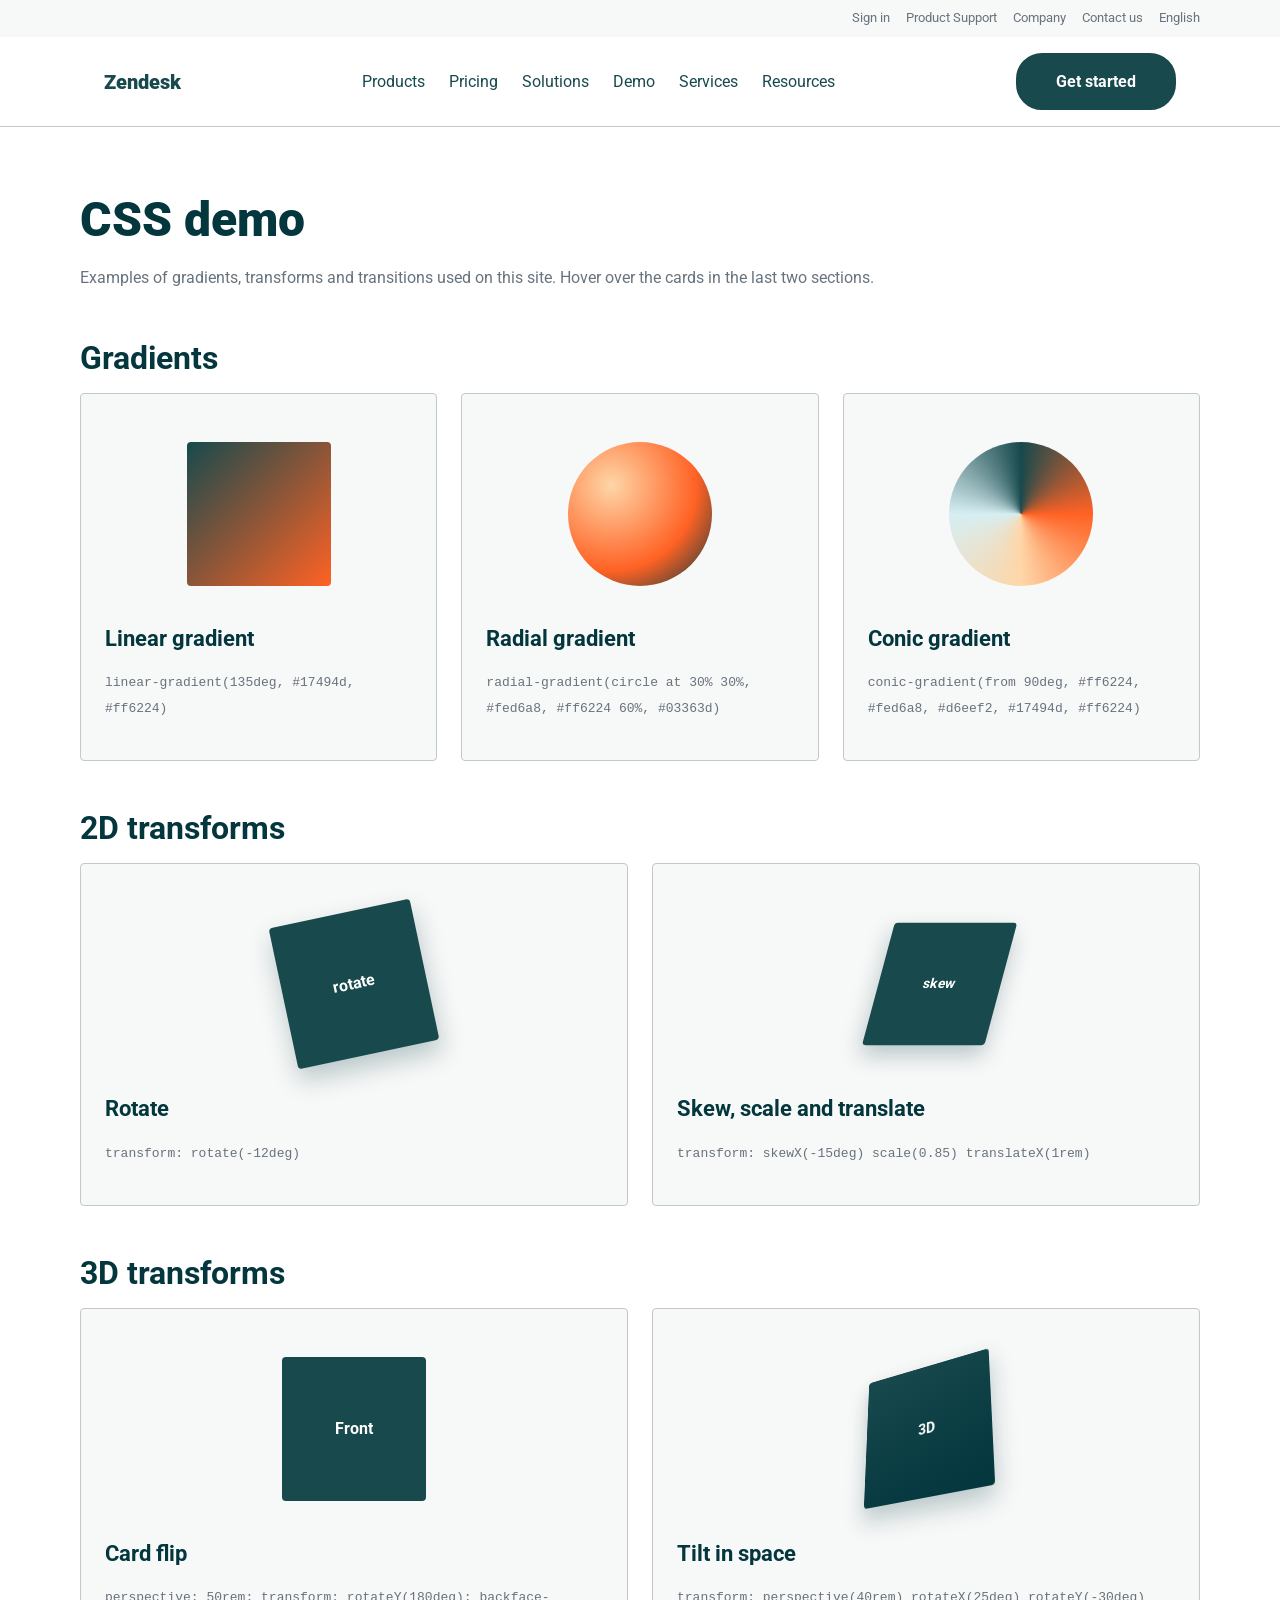
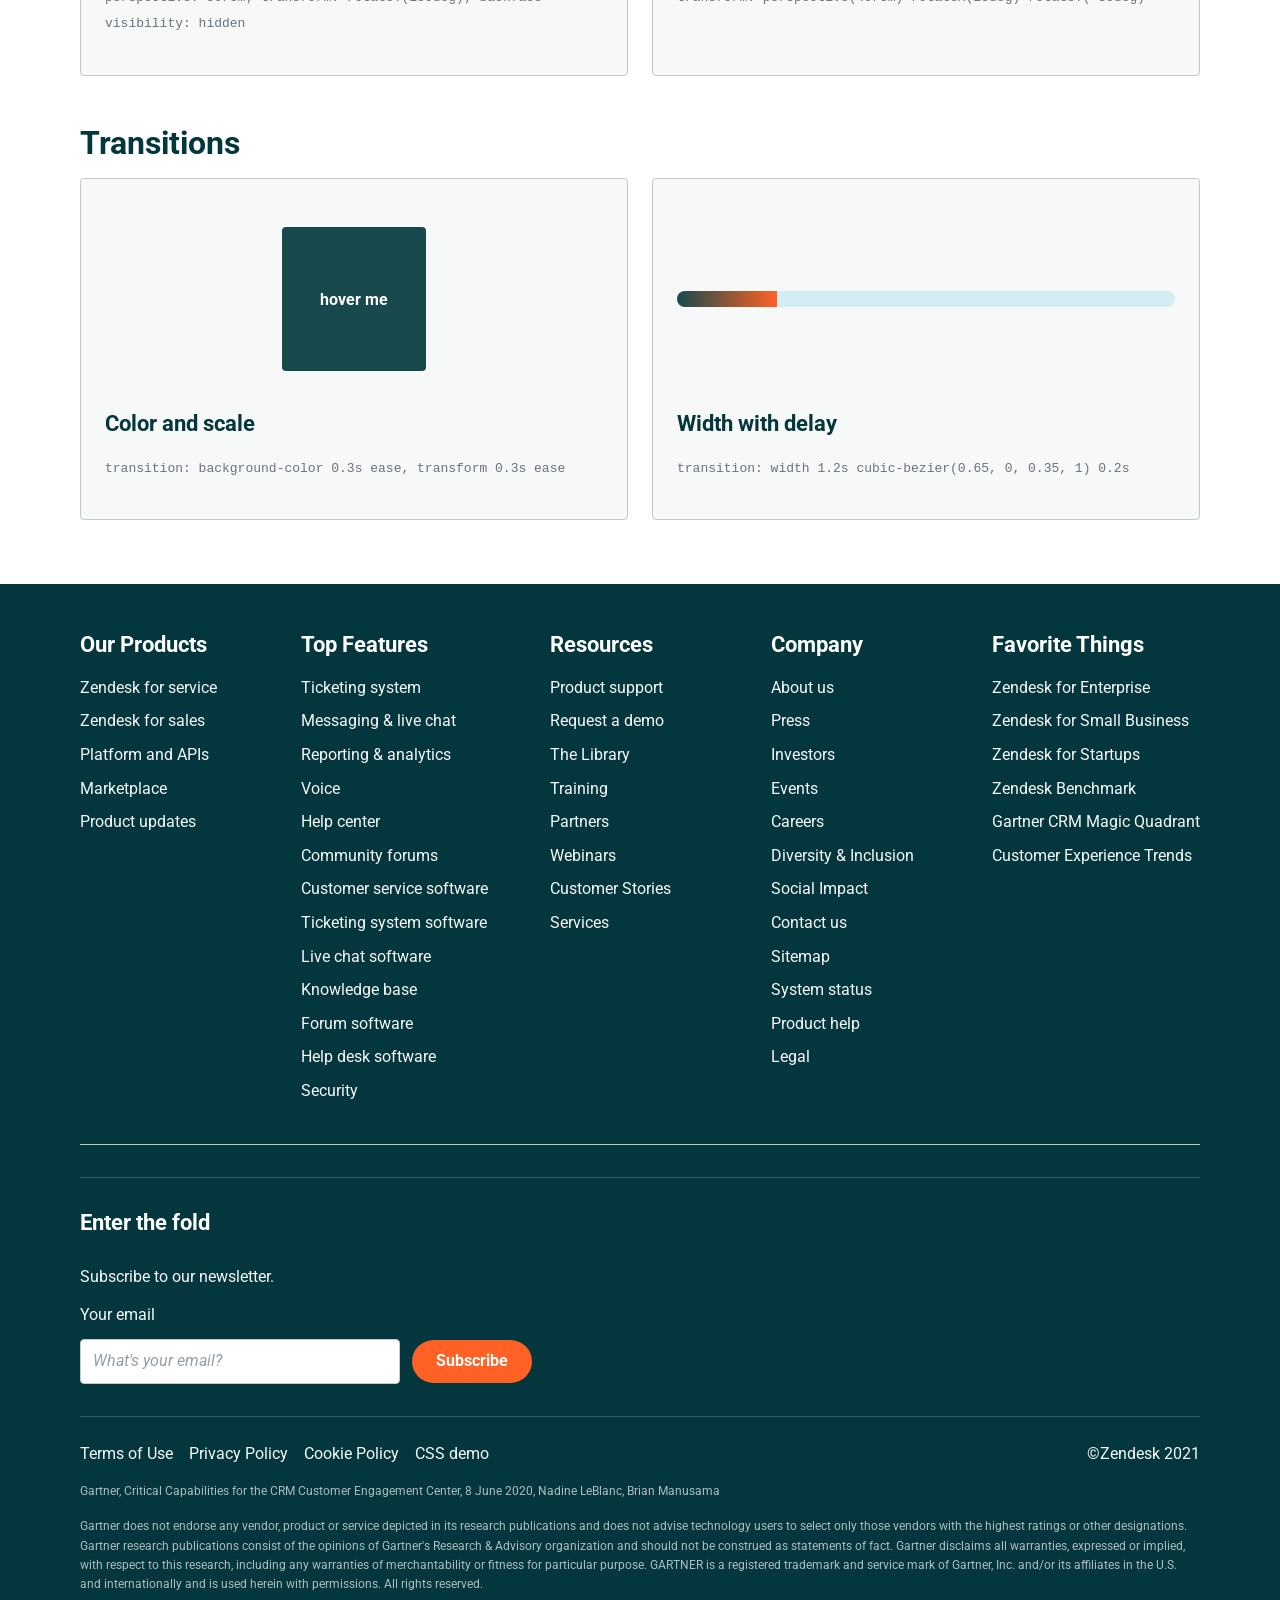
==== demo.html @ 449e14e6 "Lab 9: backgrounds, gradients, shadows, transitions, animations - background-color under every backg" ====
<!DOCTYPE html>
<html lang="en">
<head>
  <meta charset="UTF-8">
  <meta name="viewport" content="width=device-width, initial-scale=1.0">
  <meta name="description" content="CSS demo: gradients, 2D and 3D transforms, transitions.">
  <title>CSS demo — Zendesk</title>
  <link rel="preconnect" href="https://fonts.googleapis.com">
  <link rel="preconnect" href="https://fonts.gstatic.com" crossorigin>
  <link href="https://fonts.googleapis.com/css2?family=Roboto:wght@400;500;700;900&amp;display=swap" rel="stylesheet">
  <link rel="stylesheet" href="css/normalize.css">
  <link rel="stylesheet" href="css/style.css">
</head>
<body>
  <header>
    <p class="utility-bar">
      <a href="form.html">Sign in</a>
      <a href="tel:+78001234567">Product Support</a>
      <a href="index.html#customers">Company</a>
      <a href="mailto:hello@example.com">Contact us</a>
      <span lang="en">English</span>
    </p>

    <nav aria-label="Основная навигация">
      <a href="index.html" class="logo">Zendesk</a>
      <ul>
        <li><a href="index.html#messaging">Products</a></li>
        <li><a href="index.html#cta-trial">Pricing</a></li>
        <li><a href="index.html#conversations">Solutions</a></li>
        <li><a href="form.html">Demo</a></li>
        <li><a href="index.html#customize">Services</a></li>
        <li><a href="index.html#blog">Resources</a></li>
      </ul>
      <a href="form.html" class="button">Get started</a>
    </nav>
  </header>

  <main class="demo-page">
    <section aria-labelledby="demo-heading">
      <h1 id="demo-heading">CSS demo</h1>
      <p class="lead">Examples of gradients, transforms and transitions used on this site. Hover over the cards in the last two sections.</p>

      <h2>Gradients</h2>
      <div class="demo-grid">
        <article class="demo-card">
          <div class="demo-stage">
            <div class="demo-box gradient-linear"></div>
          </div>
          <h3>Linear gradient</h3>
          <p><code>linear-gradient(135deg, #17494d, #ff6224)</code></p>
        </article>
        <article class="demo-card">
          <div class="demo-stage">
            <div class="demo-box gradient-radial"></div>
          </div>
          <h3>Radial gradient</h3>
          <p><code>radial-gradient(circle at 30% 30%, #fed6a8, #ff6224 60%, #03363d)</code></p>
        </article>
        <article class="demo-card">
          <div class="demo-stage">
            <div class="demo-box gradient-conic"></div>
          </div>
          <h3>Conic gradient</h3>
          <p><code>conic-gradient(from 90deg, #ff6224, #fed6a8, #d6eef2, #17494d, #ff6224)</code></p>
        </article>
      </div>

      <h2>2D transforms</h2>
      <div class="demo-grid">
        <article class="demo-card">
          <div class="demo-stage">
            <div class="demo-box transform-rotate">rotate</div>
          </div>
          <h3>Rotate</h3>
          <p><code>transform: rotate(-12deg)</code></p>
        </article>
        <article class="demo-card">
          <div class="demo-stage">
            <div class="demo-box transform-skew">skew</div>
          </div>
          <h3>Skew, scale and translate</h3>
          <p><code>transform: skewX(-15deg) scale(0.85) translateX(1rem)</code></p>
        </article>
      </div>

      <h2>3D transforms</h2>
      <div class="demo-grid">
        <article class="demo-card">
          <div class="demo-stage">
            <div class="flip" tabindex="0">
              <div class="flip-inner">
                <div class="flip-face flip-front">Front</div>
                <div class="flip-face flip-back">Back</div>
              </div>
            </div>
          </div>
          <h3>Card flip</h3>
          <p><code>perspective: 50rem; transform: rotateY(180deg); backface-visibility: hidden</code></p>
        </article>
        <article class="demo-card">
          <div class="demo-stage">
            <div class="demo-box transform-tilt">3D</div>
          </div>
          <h3>Tilt in space</h3>
          <p><code>transform: perspective(40rem) rotateX(25deg) rotateY(-30deg)</code></p>
        </article>
      </div>

      <h2>Transitions</h2>
      <div class="demo-grid">
        <article class="demo-card">
          <div class="demo-stage">
            <div class="demo-box transition-color">hover me</div>
          </div>
          <h3>Color and scale</h3>
          <p><code>transition: background-color 0.3s ease, transform 0.3s ease</code></p>
        </article>
        <article class="demo-card">
          <div class="demo-stage">
            <div class="progress" tabindex="0"><div class="progress-bar"></div></div>
          </div>
          <h3>Width with delay</h3>
          <p><code>transition: width 1.2s cubic-bezier(0.65, 0, 0.35, 1) 0.2s</code></p>
        </article>
      </div>
    </section>
  </main>

  <footer>
    <nav aria-label="Футер">
      <div class="footer-column">
        <h2>Our Products</h2>
        <ul>
          <li><a href="#">Zendesk for service</a></li>
          <li><a href="#">Zendesk for sales</a></li>
          <li><a href="#">Platform and APIs</a></li>
          <li><a href="#">Marketplace</a></li>
          <li><a href="#">Product updates</a></li>
        </ul>
      </div>

      <div class="footer-column">
        <h2>Top Features</h2>
        <ul>
          <li><a href="#">Ticketing system</a></li>
          <li><a href="#">Messaging &amp; live chat</a></li>
          <li><a href="#">Reporting &amp; analytics</a></li>
          <li><a href="#">Voice</a></li>
          <li><a href="#">Help center</a></li>
          <li><a href="#">Community forums</a></li>
          <li><a href="#">Customer service software</a></li>
          <li><a href="#">Ticketing system software</a></li>
          <li><a href="#">Live chat software</a></li>
          <li><a href="#">Knowledge base</a></li>
          <li><a href="#">Forum software</a></li>
          <li><a href="#">Help desk software</a></li>
          <li><a href="#">Security</a></li>
        </ul>
      </div>

      <div class="footer-column">
        <h2>Resources</h2>
        <ul>
          <li><a href="#">Product support</a></li>
          <li><a href="form.html">Request a demo</a></li>
          <li><a href="#">The Library</a></li>
          <li><a href="#">Training</a></li>
          <li><a href="#">Partners</a></li>
          <li><a href="#">Webinars</a></li>
          <li><a href="#">Customer Stories</a></li>
          <li><a href="#">Services</a></li>
        </ul>
      </div>

      <div class="footer-column">
        <h2>Company</h2>
        <ul>
          <li><a href="#">About us</a></li>
          <li><a href="#">Press</a></li>
          <li><a href="#">Investors</a></li>
          <li><a href="#">Events</a></li>
          <li><a href="#">Careers</a></li>
          <li><a href="#">Diversity &amp; Inclusion</a></li>
          <li><a href="#">Social Impact</a></li>
          <li><a href="mailto:hello@example.com">Contact us</a></li>
          <li><a href="#">Sitemap</a></li>
          <li><a href="#">System status</a></li>
          <li><a href="#">Product help</a></li>
          <li><a href="#">Legal</a></li>
        </ul>
      </div>

      <div class="footer-column">
        <h2>Favorite Things</h2>
        <ul>
          <li><a href="#">Zendesk for Enterprise</a></li>
          <li><a href="#">Zendesk for Small Business</a></li>
          <li><a href="#">Zendesk for Startups</a></li>
          <li><a href="#">Zendesk Benchmark</a></li>
          <li><a href="#">Gartner CRM Magic Quadrant</a></li>
          <li><a href="#">Customer Experience Trends</a></li>
        </ul>
      </div>
    </nav>

    <hr>

    <form action="https://httpbin.org/get" method="get">
      <h2>Enter the fold</h2>
      <p>Subscribe to our newsletter.</p>
      <label for="newsletter-email">Your email</label>
      <input type="email" id="newsletter-email" name="email" placeholder="What's your email?" required>
      <button type="submit">Subscribe</button>
    </form>

    <p class="legal-links">
      <span>©Zendesk 2021</span>
      <a href="#">Terms of Use</a>
      <a href="#">Privacy Policy</a>
      <a href="#">Cookie Policy</a>
      <a href="demo.html">CSS demo</a>
    </p>

    <p class="disclaimer">
      Gartner, Critical Capabilities for the CRM Customer Engagement Center,
      8 June 2020, Nadine LeBlanc, Brian Manusama
    </p>
    <p class="disclaimer">
      Gartner does not endorse any vendor, product or service depicted in
      its research publications and does not advise technology users to
      select only those vendors with the highest ratings or other
      designations. Gartner research publications consist of the opinions
      of Gartner's Research &amp; Advisory organization and should not be
      construed as statements of fact. Gartner disclaims all warranties,
      expressed or implied, with respect to this research, including any
      warranties of merchantability or fitness for particular purpose.
      GARTNER is a registered trademark and service mark of Gartner, Inc.
      and/or its affiliates in the U.S. and internationally and is used
      herein with permissions. All rights reserved.
    </p>
  </footer>
</body>
</html>
---- css/style.css ----
/*
 * style.css
 * Lab 3: CSS basics. Google Fonts: Roboto (matches the Figma mockup).
 * Lab 4: box model, sizes (width/height, min-/max-), overflow,
 *        positioning (relative, absolute, sticky) and z-index.
 * Lab 5: flexbox, colors (name, HEX, RGB(A), HSL(A)),
 *        relative units (rem, %, vh, ch) and file paths.
 * Lab 6: images: SVG, WebP via <picture>, figure/figcaption,
 *        object-fit and object-position.
 * Lab 7: links (anchors, mailto, tel, between pages), forms,
 *        footer pinned to the bottom (form.html).
 * Lab 8: pseudo-classes (:visited, :hover, :active, :focus,
 *        :checked, :required, :invalid, :nth-child) and pseudo-elements
 *        (::selection, ::placeholder, ::before, ::after).
 * Lab 9: backgrounds, gradients, shadows, transitions, transforms,
 *        animations (loader card, demo.html).
 */

:root {
  /* colors: HEX, RGB, HSL and a named color */
  --color-primary: #17494d;
  --color-accent: rgb(255, 98, 36);
  --color-heading: #03363d;
  --color-text: #68737d;
  --color-bg-light: hsl(180, 8%, 97%);
  --color-bg-peach: hsl(32, 98%, 83%);
  --color-bg-blue: hsl(189, 52%, 89%);
  --color-border: #c2c8cc;
  --color-white: white;
  --color-line-light: rgba(255, 255, 255, 0.2);
  --color-text-muted: hsla(180, 8%, 97%, 0.7);
  --radius-sm: 4px;
  --radius-lg: 1.625rem;
  --content-width: 70rem;
  --gutter: 1.5rem;
}

/* Base
   ========================================================================== */

html {
  box-sizing: border-box;
}

*,
*::before,
*::after {
  box-sizing: inherit;
}

body {
  background-color: var(--color-white);
  color: var(--color-text);
  font-family: Roboto, Arial, sans-serif;
  font-size: 1rem;
  font-weight: 400;
  display: flex;
  flex-direction: column;
  line-height: 1.6;
  min-height: 100vh;
  min-width: 20rem;
}

main {
  flex: 1 0 auto;
}

h1,
h2,
h3 {
  color: var(--color-heading);
  font-weight: 700;
  line-height: 1.2;
  margin: 0 0 1rem;
}

h1 {
  font-size: 3rem;
  font-weight: 900;
}

h2 {
  font-size: 2rem;
}

h3 {
  font-size: 1.375rem;
}

p {
  margin: 0 0 1rem;
}

a {
  color: var(--color-primary);
  text-decoration: none;
  transition: color 0.2s ease;
}

main a:visited:not(.button) {
  color: hsl(186, 30%, 35%);
}

a:hover,
a:focus-visible {
  text-decoration: underline;
  text-underline-offset: 0.2em;
}

a:not(.button):active {
  color: var(--color-accent);
}

a:focus-visible {
  outline: 2px solid var(--color-accent);
  outline-offset: 2px;
}

/* выделение текста мышью */
::selection {
  background-color: var(--color-accent);
  color: var(--color-white);
}

img {
  border-radius: var(--radius-sm);
  height: auto;
  max-width: 100%;
}

picture {
  display: block;
}

picture img {
  width: 100%;
}

hr {
  background-color: var(--color-border);
  border: 0;
  height: 1px;
  margin: 2rem 0;
}

ul,
ol {
  margin: 0;
  padding-left: 1.25rem;
}

/* Buttons
   ========================================================================== */

.button {
  background-color: var(--color-primary);
  border: 2px solid var(--color-primary);
  border-radius: var(--radius-lg);
  color: var(--color-white);
  display: inline-block;
  font-weight: 700;
  min-width: 10rem;
  padding: 0.875rem 1.75rem;
  text-align: center;
  text-decoration: none;
  transition: opacity 0.2s ease, transform 0.2s ease, box-shadow 0.2s ease;
}

.button:hover,
.button:focus-visible {
  opacity: 0.85;
  text-decoration: none;
}

.button:focus-visible {
  outline: 3px solid var(--color-accent);
  outline-offset: 3px;
}

.button:active {
  opacity: 1;
  transform: translateY(1px);
}

.button-secondary {
  background-color: transparent;
  color: var(--color-primary);
}

#hero .button-primary,
#cta-trial .button-primary {
  background-color: var(--color-accent);
  border-color: var(--color-accent);
}

#hero .button-secondary {
  border-color: var(--color-white);
  color: var(--color-white);
}

/* Header
   ========================================================================== */

header {
  background-color: var(--color-white);
  border-bottom: 1px solid var(--color-border);
  position: sticky;
  top: 0;
  z-index: 100;
}

.utility-bar {
  background-color: var(--color-bg-light);
  color: var(--color-text);
  display: flex;
  flex-wrap: wrap;
  font-size: 0.8125rem;
  gap: 1rem;
  justify-content: flex-end;
  margin: 0;
  padding: 0.5rem max(var(--gutter), calc((100% - var(--content-width)) / 2));
}

.utility-bar a {
  color: var(--color-text);
}

header nav {
  align-items: center;
  display: flex;
  flex-wrap: wrap;
  gap: 1rem;
  justify-content: space-between;
  margin: 0 auto;
  max-width: var(--content-width);
  min-height: 4.5rem;
  padding: 1rem var(--gutter);
}

header nav ul {
  display: flex;
  gap: 1.5rem;
  list-style: none;
  margin: 0;
  padding: 0;
}

header nav ul a {
  display: inline-block;
  position: relative;
}

header nav ul a::after {
  background-color: var(--color-accent);
  bottom: -0.25rem;
  content: "";
  height: 2px;
  left: 0;
  position: absolute;
  transform: scaleX(0);
  transform-origin: left;
  transition: transform 0.25s ease;
  width: 100%;
}

header nav ul a:hover {
  text-decoration: none;
}

header nav ul a:hover::after,
header nav ul a:focus-visible::after {
  transform: scaleX(1);
}

.logo {
  color: var(--color-primary);
  font-size: 1.25rem;
  font-weight: 900;
}

/* Sections: width of the content
   ========================================================================== */

main > section {
  padding-left: max(var(--gutter), calc((100% - var(--content-width)) / 2));
  padding-right: max(var(--gutter), calc((100% - var(--content-width)) / 2));
  scroll-margin-top: 8rem;
}

/* Hero
   ========================================================================== */

#hero {
  background-color: var(--color-primary);
  background-image: radial-gradient(circle at 50% 120%, hsla(32, 98%, 83%, 0.25), transparent 60%);
  min-height: 70vh;
  padding-bottom: 4rem;
  padding-top: 4rem;
  text-align: center;
}

#hero figure {
  margin: 2rem auto 0;
  max-width: 20rem;
}

#hero h1,
#hero p {
  color: var(--color-white);
}

#hero p {
  margin-left: auto;
  margin-right: auto;
  max-width: 60ch;
}

.actions {
  display: flex;
  flex-wrap: wrap;
  gap: 1rem;
  justify-content: center;
}

/* Messaging
   ========================================================================== */

#messaging {
  align-items: center;
  background-color: var(--color-bg-peach);
  display: flex;
  flex-wrap: wrap;
  gap: 4rem;
  padding-bottom: 4rem;
  padding-top: 4rem;
}

#messaging figure {
  flex: 1 1 22.5rem;
  margin: 0;
  max-width: 40rem;
  min-height: 25rem;
  position: relative;
}

#messaging figure > :first-child {
  margin-top: 3.75rem;
  width: 75%;
}

#messaging figure > :last-child {
  position: absolute;
  right: 0;
  top: 0;
  width: 38%;
  z-index: 1;
}

.messaging-text {
  flex: 1 1 20rem;
}

/* Conversations
   ========================================================================== */

#conversations {
  background-color: var(--color-bg-light);
  padding-bottom: 4rem;
  padding-top: 4rem;
}

#conversations nav ul {
  display: flex;
  gap: 1rem;
  list-style: none;
  margin: 0 0 1.5rem;
  padding: 0;
}

#conversations nav a {
  border-bottom: 2px solid transparent;
  color: var(--color-text);
  display: inline-block;
  padding: 0.5rem 0;
}

#conversations nav a[aria-current='page'] {
  border-bottom-color: var(--color-primary);
  color: var(--color-heading);
  font-weight: 700;
}

.conversations-content {
  align-items: flex-start;
  display: flex;
  flex-wrap: wrap;
  gap: 2rem;
  justify-content: space-between;
}

.conversations-text {
  flex: 1 1 20rem;
  max-width: 27.5rem;
}

#conversations figure {
  background-color: var(--color-white);
  border: 1px solid var(--color-border);
  border-radius: var(--radius-sm);
  margin: 0;
  padding: 1.5rem;
}

.conversations-content > figure {
  flex: 1 1 25rem;
  min-height: 35rem;
  position: relative;
}

.conversations-content > figure > :first-child {
  width: 70%;
}

.conversations-content > figure > :last-child {
  bottom: 1.5rem;
  box-shadow: 0 8px 24px rgba(3, 54, 61, 0.2);
  position: absolute;
  right: 1.5rem;
  width: 50%;
  z-index: 2;
}

blockquote {
  border-left: 4px solid var(--color-primary);
  color: var(--color-primary);
  margin: 0 0 1rem;
  padding-left: 1rem;
}

/* Customize banner
   ========================================================================== */

#customize {
  background-color: var(--color-heading);
  color: var(--color-white);
  min-height: 26.25rem;
  overflow: hidden;
  padding-bottom: 6rem;
  padding-top: 6rem;
  position: relative;
  text-align: center;
}

#customize figure {
  height: 100%;
  left: 0;
  margin: 0;
  opacity: 0.15;
  position: absolute;
  top: 0;
  width: 100%;
  z-index: 0;
}

#customize figure picture {
  height: 100%;
}

#customize figure img {
  border-radius: 0;
  height: 100%;
  object-fit: cover;
  object-position: center;
  width: 100%;
}

#customize h2,
#customize p {
  position: relative;
  z-index: 1;
}

#customize h2,
#customize a {
  color: var(--color-white);
}

#customize p:not(:last-child) {
  margin-left: auto;
  margin-right: auto;
  max-width: 45rem;
}

/* Highlight cards
   ========================================================================== */

#highlights {
  display: flex;
  flex-wrap: wrap;
  gap: 1.5rem;
  padding-bottom: 4rem;
  padding-top: 4rem;
}

#highlights article {
  background-color: var(--color-bg-light);
  border: 1px solid var(--color-border);
  border-radius: var(--radius-sm);
  display: flex;
  flex: 1 1 15rem;
  flex-direction: column;
  min-height: 15rem;
  padding: 1.5rem;
  transition: transform 0.25s ease, box-shadow 0.25s ease;
}

#highlights article:hover {
  box-shadow: 0 0.75rem 1.5rem rgba(3, 54, 61, 0.15);
  transform: translateY(-0.25rem);
}

#highlights article a {
  align-self: flex-start;
  margin-top: auto;
}

.eyebrow {
  color: var(--color-primary);
  font-weight: 700;
  letter-spacing: 2px;
  text-transform: uppercase;
}

/* Award banner
   ========================================================================== */

#award {
  background-color: var(--color-bg-blue);
  padding-bottom: 2rem;
  padding-top: 2rem;
  text-align: center;
}

/* Customers
   ========================================================================== */

#customers {
  padding-bottom: 4rem;
  padding-top: 4rem;
  text-align: center;
}

.customer-photos {
  display: flex;
  flex-wrap: wrap;
  align-items: flex-end;
  gap: 1rem;
  justify-content: center;
  list-style: none;
  padding: 0;
}

.customer-photos figure {
  margin: 0;
}

.customer-photos img {
  border-radius: var(--radius-sm);
  height: 16.25rem;
  object-fit: cover;
  object-position: center top;
  width: 12.5rem;
}

.customer-photos figcaption {
  font-size: 0.875rem;
  margin-top: 0.5rem;
}

.award-icon {
  fill: var(--color-accent);
  margin-right: 0.5rem;
  vertical-align: -0.3em;
}

/* Blog list
   ========================================================================== */

#blog {
  background-color: var(--color-bg-light);
  padding-bottom: 4rem;
  padding-top: 4rem;
}

#blog ol {
  column-gap: 3rem;
  counter-reset: post;
  display: flex;
  flex-wrap: wrap;
  list-style: none;
  padding: 0;
}

#blog li {
  border-bottom: 1px solid var(--color-border);
  counter-increment: post;
  flex: 1 1 calc(50% - 1.5rem);
  min-width: 17.5rem;
  padding: 0.75rem 1rem;
}

#blog li::before {
  content: counter(post, decimal-leading-zero);
  font-weight: 700;
  margin-right: 0.75rem;
}

#blog li:nth-child(odd) {
  background-color: var(--color-white);
}

#blog li:nth-child(odd)::before {
  color: var(--color-accent);
}

#blog li:nth-child(even) {
  background-color: hsla(189, 52%, 89%, 0.5);
}

#blog li:nth-child(even)::before {
  color: var(--color-primary);
}

/* CTA
   ========================================================================== */

#cta-trial {
  background-color: var(--color-bg-blue);
  background-image: url("../images/hero-illustration.svg");
  background-position: right 5% center;
  background-repeat: no-repeat;
  background-size: auto 80%;
  padding-bottom: 4rem;
  padding-top: 4rem;
  text-align: center;
}

/* Footer
   ========================================================================== */

footer {
  background-color: var(--color-heading);
  color: var(--color-bg-light);
  padding: 3rem max(var(--gutter), calc((100% - var(--content-width)) / 2));
}

.footer-column {
  min-width: 10rem;
}

footer h2,
footer h3 {
  color: var(--color-white);
}

footer h2 {
  font-size: 1.375rem;
}

footer nav {
  display: flex;
  flex-wrap: wrap;
  gap: 2rem;
  justify-content: space-between;
}

.footer-column ul {
  list-style: none;
  margin: 0;
  padding: 0;
}

.footer-column li {
  margin-bottom: 0.5rem;
}

.footer-column a {
  color: var(--color-bg-light);
}

footer form {
  align-items: center;
  border-top: 1px solid var(--color-line-light);
  display: flex;
  flex-wrap: wrap;
  gap: 0.75rem;
  margin-top: 2rem;
  padding-top: 2rem;
}

footer form h3,
footer form p,
footer label {
  flex-basis: 100%;
  margin: 0;
}

footer input[type='email'] {
  background-color: var(--color-white);
  border: 1px solid var(--color-border);
  border-radius: var(--radius-sm);
  flex: 1 1 15rem;
  max-width: 20rem;
  padding: 0.75rem;
}

footer button {
  transition: opacity 0.2s ease, transform 0.2s ease;
  background-color: var(--color-accent);
  border: 0;
  border-radius: var(--radius-lg);
  color: var(--color-white);
  cursor: pointer;
  font-weight: 700;
  padding: 0.75rem 1.5rem;
}

.legal-links {
  border-top: 1px solid var(--color-line-light);
  display: flex;
  flex-wrap: wrap;
  gap: 1rem;
  margin-top: 2rem;
  padding-top: 1.5rem;
}

.legal-links a {
  color: var(--color-bg-light);
}

.legal-links span {
  margin-left: auto;
  order: 1;
}

.disclaimer {
  color: var(--color-text-muted);
  font-size: 0.75rem;
}

/* Sign-up page (form.html)
   ========================================================================== */

.form-page > section {
  padding-bottom: 4rem;
  padding-top: 4rem;
}

.form-page h1 {
  text-shadow: 0 0.125rem 0 var(--color-bg-peach);
}

.form-page .lead {
  max-width: 60ch;
}

.form-actions .button:not(:disabled) {
  box-shadow: 0 0.25rem 0.75rem rgba(3, 54, 61, 0.2);
}

.form-actions .button:not(:disabled):hover {
  box-shadow: 0 0.5rem 1.25rem rgba(3, 54, 61, 0.25);
}

.signup-form {
  max-width: 40rem;
}

.signup-form fieldset {
  border: 1px solid var(--color-border);
  border-radius: var(--radius-sm);
  box-shadow: 0 0.25rem 1rem rgba(3, 54, 61, 0.08);
  display: grid;
  gap: 1rem;
  margin: 0 0 1.5rem;
  padding: 1.5rem;
}

.signup-form legend {
  color: var(--color-heading);
  font-weight: 700;
  padding: 0 0.5rem;
}

.field label {
  color: var(--color-heading);
  display: block;
  font-weight: 500;
  margin-bottom: 0.25rem;
}

.field input {
  border: 1px solid var(--color-border);
  border-radius: var(--radius-sm);
  font: inherit;
  padding: 0.75rem;
  transition: border-color 0.2s ease, box-shadow 0.2s ease;
  width: 100%;
}

.hint {
  font-size: 0.875rem;
  margin: 0.25rem 0 0;
}

.signup-form .choice {
  border: 0;
  box-shadow: none;
  display: flex;
  flex-wrap: wrap;
  gap: 0.5rem 1.5rem;
  margin: 0;
  padding: 0;
}

.signup-form .choice legend {
  font-weight: 500;
  margin-bottom: 0.25rem;
  padding: 0;
}

.choice-item {
  align-items: center;
  display: flex;
  gap: 0.5rem;
}

.form-actions {
  display: flex;
  flex-wrap: wrap;
  gap: 1rem;
}

.form-actions .button {
  align-items: center;
  cursor: pointer;
  display: inline-flex;
  font: inherit;
  font-weight: 700;
  gap: 0.5rem;
}

.signup-form .button-primary {
  background-color: var(--color-accent);
  border-color: var(--color-accent);
}

.button:disabled {
  cursor: not-allowed;
  opacity: 0.5;
}

.icon {
  flex-shrink: 0;
}

/* Form states (Lab 8)
   ========================================================================== */

.field input::placeholder,
footer input::placeholder {
  color: hsl(206, 7%, 62%);
  font-style: italic;
}

.field input:hover {
  border-color: var(--color-text);
}

.field input:focus {
  border-color: var(--color-primary);
  box-shadow: 0 0 0 3px rgba(23, 73, 77, 0.2);
  outline: none;
}

/* обязательные поля: акцентная полоса слева */
.field input:required {
  border-left: 4px solid var(--color-accent);
}

/* ошибка показывается, только когда что-то уже введено */
.field input:invalid:not(:placeholder-shown) {
  border-color: hsl(0, 70%, 50%);
  box-shadow: 0 0 0 3px hsla(0, 70%, 50%, 0.15);
}

.choice-item input {
  accent-color: var(--color-accent);
  cursor: pointer;
  height: 1.125rem;
  margin: 0;
  width: 1.125rem;
}

.choice-item label {
  cursor: pointer;
}

/* выбранные радиокнопки и чекбоксы: текст ярлыка выделен и вычеркнут */
.choice-item input:checked + label {
  color: var(--color-heading);
  font-weight: 700;
  text-decoration: line-through;
  text-decoration-color: var(--color-accent);
  text-decoration-thickness: 2px;
}

.choice-item input:focus-visible + label {
  outline: 2px solid var(--color-accent);
  outline-offset: 2px;
}

footer button:hover,
footer button:focus-visible {
  opacity: 0.85;
}

footer button:active {
  transform: translateY(1px);
}

/* Loader card (Lab 9)
   ========================================================================== */

.card-loading {
  position: relative;
}

.card-content {
  animation: content-show 0.5s ease 3s both;
  display: flex;
  flex: 1;
  flex-direction: column;
}

.loader {
  align-items: center;
  animation: loader-hide 0.5s ease 2.5s both;
  display: flex;
  inset: 0;
  justify-content: center;
  position: absolute;
}

.loader::before {
  animation: spin 0.9s linear infinite;
  border: 4px solid var(--color-bg-blue);
  border-radius: 50%;
  border-top-color: var(--color-accent);
  content: "";
  height: 3rem;
  width: 3rem;
}

@keyframes spin {
  to {
    transform: rotate(360deg);
  }
}

@keyframes loader-hide {
  to {
    opacity: 0;
    visibility: hidden;
  }
}

@keyframes content-show {
  from {
    opacity: 0;
    transform: translateY(0.5rem);
  }

  to {
    opacity: 1;
    transform: none;
  }
}

/* Demo page (demo.html)
   ========================================================================== */

.demo-page > section {
  padding-bottom: 4rem;
  padding-top: 4rem;
}

.demo-page h2 {
  margin-top: 3rem;
}

.demo-grid {
  display: flex;
  flex-wrap: wrap;
  gap: 1.5rem;
}

.demo-card {
  background-color: var(--color-bg-light);
  border: 1px solid var(--color-border);
  border-radius: var(--radius-sm);
  flex: 1 1 18rem;
  padding: 1.5rem;
}

.demo-card code {
  font-size: 0.8125rem;
}

.demo-stage {
  align-items: center;
  display: flex;
  height: 12rem;
  justify-content: center;
  margin-bottom: 1rem;
}

.demo-box {
  align-items: center;
  border-radius: var(--radius-sm);
  color: var(--color-white);
  display: flex;
  font-weight: 700;
  height: 9rem;
  justify-content: center;
  width: 9rem;
}

.gradient-linear {
  background-image: linear-gradient(135deg, #17494d, #ff6224);
}

.gradient-radial {
  background-image: radial-gradient(circle at 30% 30%, #fed6a8, #ff6224 60%, #03363d);
  border-radius: 50%;
}

.gradient-conic {
  background-image: conic-gradient(from 90deg, #ff6224, #fed6a8, #d6eef2, #17494d, #ff6224);
  border-radius: 50%;
}

.transform-rotate,
.transform-skew,
.transform-tilt {
  background-color: var(--color-primary);
  box-shadow: 0 0.75rem 1.5rem rgba(3, 54, 61, 0.25);
}

.transform-rotate {
  transform: rotate(-12deg);
}

.transform-skew {
  transform: skewX(-15deg) scale(0.85) translateX(1rem);
}

.transform-tilt {
  background-image: linear-gradient(160deg, var(--color-primary), var(--color-heading));
  transform: perspective(40rem) rotateX(25deg) rotateY(-30deg);
  transition: transform 0.5s ease;
}

.demo-card:hover .transform-tilt {
  transform: perspective(40rem) rotateX(0) rotateY(0);
}

.flip {
  height: 9rem;
  perspective: 50rem;
  width: 9rem;
}

.flip-inner {
  height: 100%;
  position: relative;
  transform-style: preserve-3d;
  transition: transform 0.6s ease;
}

.flip:hover .flip-inner,
.flip:focus-visible .flip-inner {
  transform: rotateY(180deg);
}

.flip-face {
  align-items: center;
  backface-visibility: hidden;
  border-radius: var(--radius-sm);
  color: var(--color-white);
  display: flex;
  font-weight: 700;
  inset: 0;
  justify-content: center;
  position: absolute;
}

.flip-front {
  background-color: var(--color-primary);
}

.flip-back {
  background-color: var(--color-accent);
  transform: rotateY(180deg);
}

.transition-color {
  background-color: var(--color-primary);
  cursor: pointer;
  transition: background-color 0.3s ease, transform 0.3s ease;
}

.transition-color:hover {
  background-color: var(--color-accent);
  transform: scale(1.1);
}

.progress {
  background-color: var(--color-bg-blue);
  border-radius: var(--radius-lg);
  height: 1rem;
  overflow: hidden;
  width: 100%;
}

.progress-bar {
  background-image: linear-gradient(90deg, var(--color-primary), var(--color-accent));
  height: 100%;
  transition: width 1.2s cubic-bezier(0.65, 0, 0.35, 1) 0.2s;
  width: 20%;
}

.demo-card:hover .progress-bar,
.progress:focus-visible .progress-bar {
  width: 100%;
}

/* Reduced motion
   ========================================================================== */

@media (prefers-reduced-motion: reduce) {
  *,
  *::before,
  *::after {
    animation-duration: 0.01ms !important;
    animation-iteration-count: 1 !important;
    transition-duration: 0.01ms !important;
  }
}
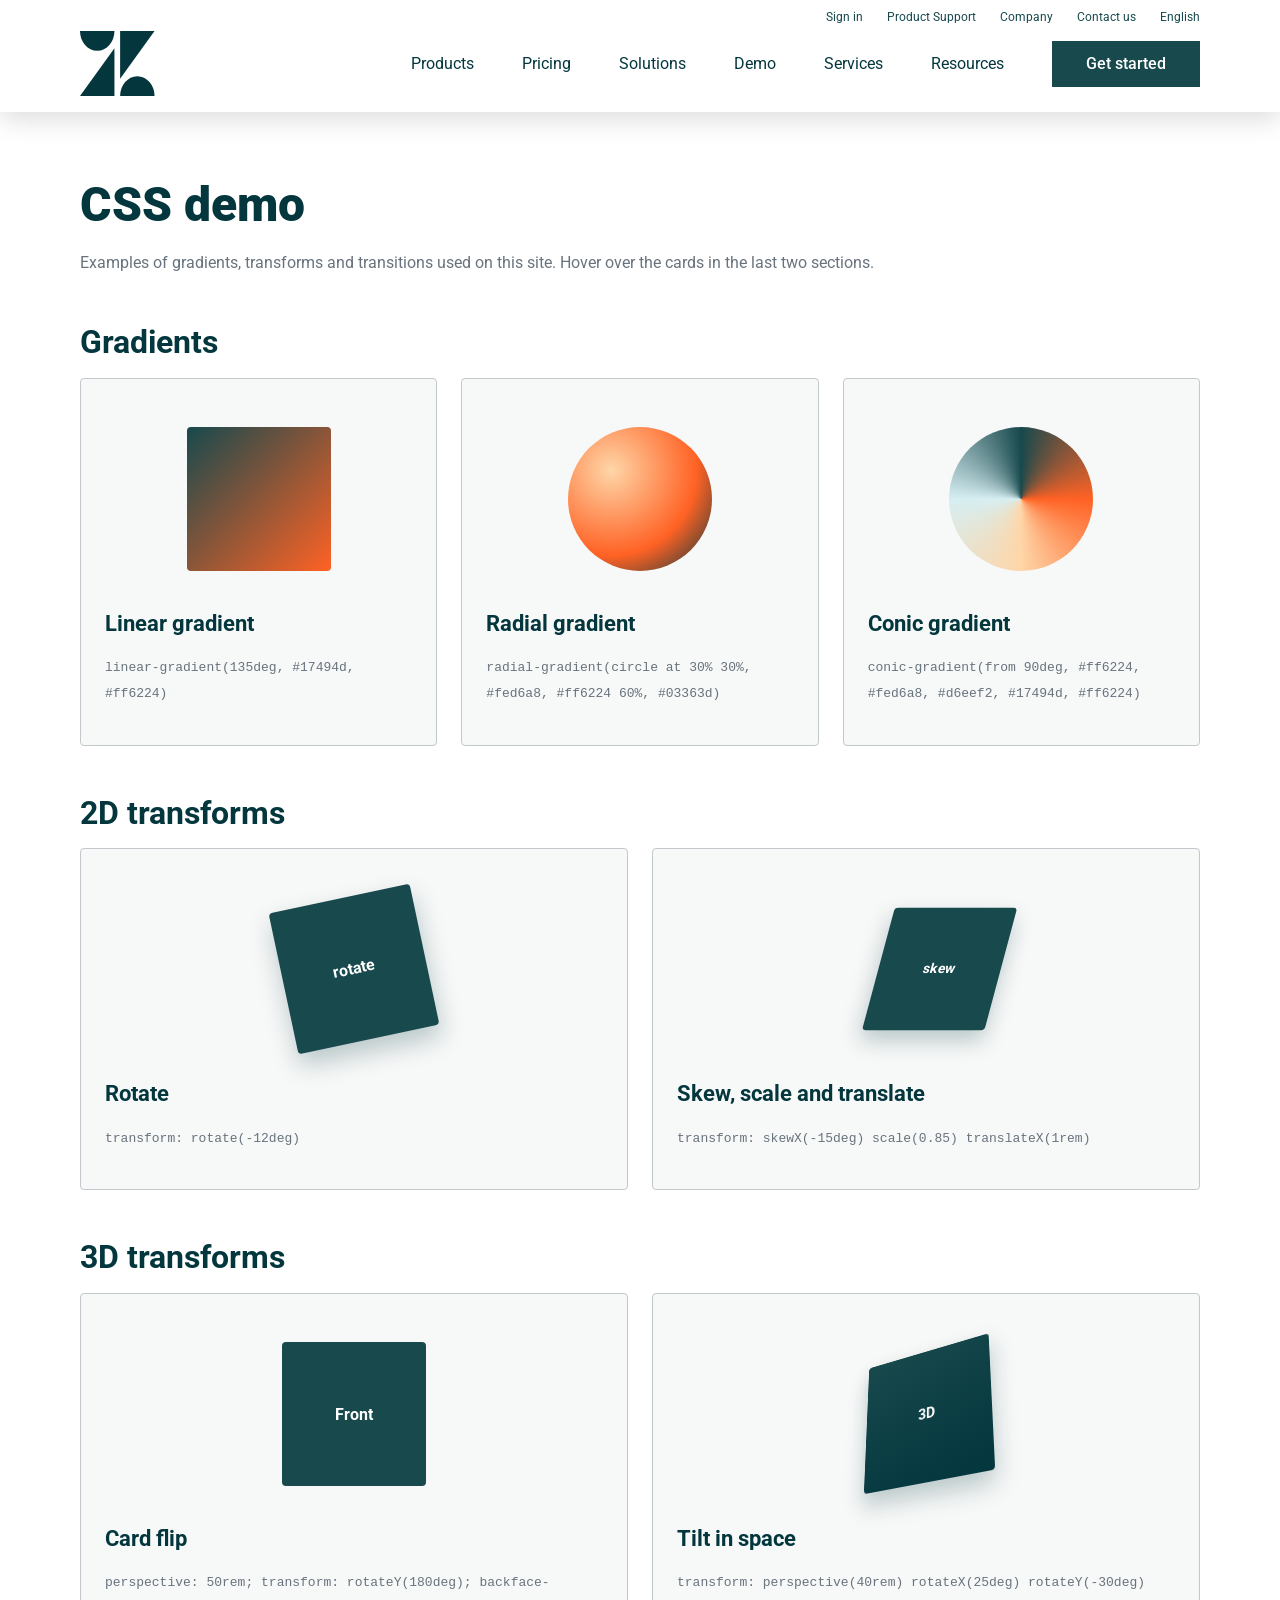
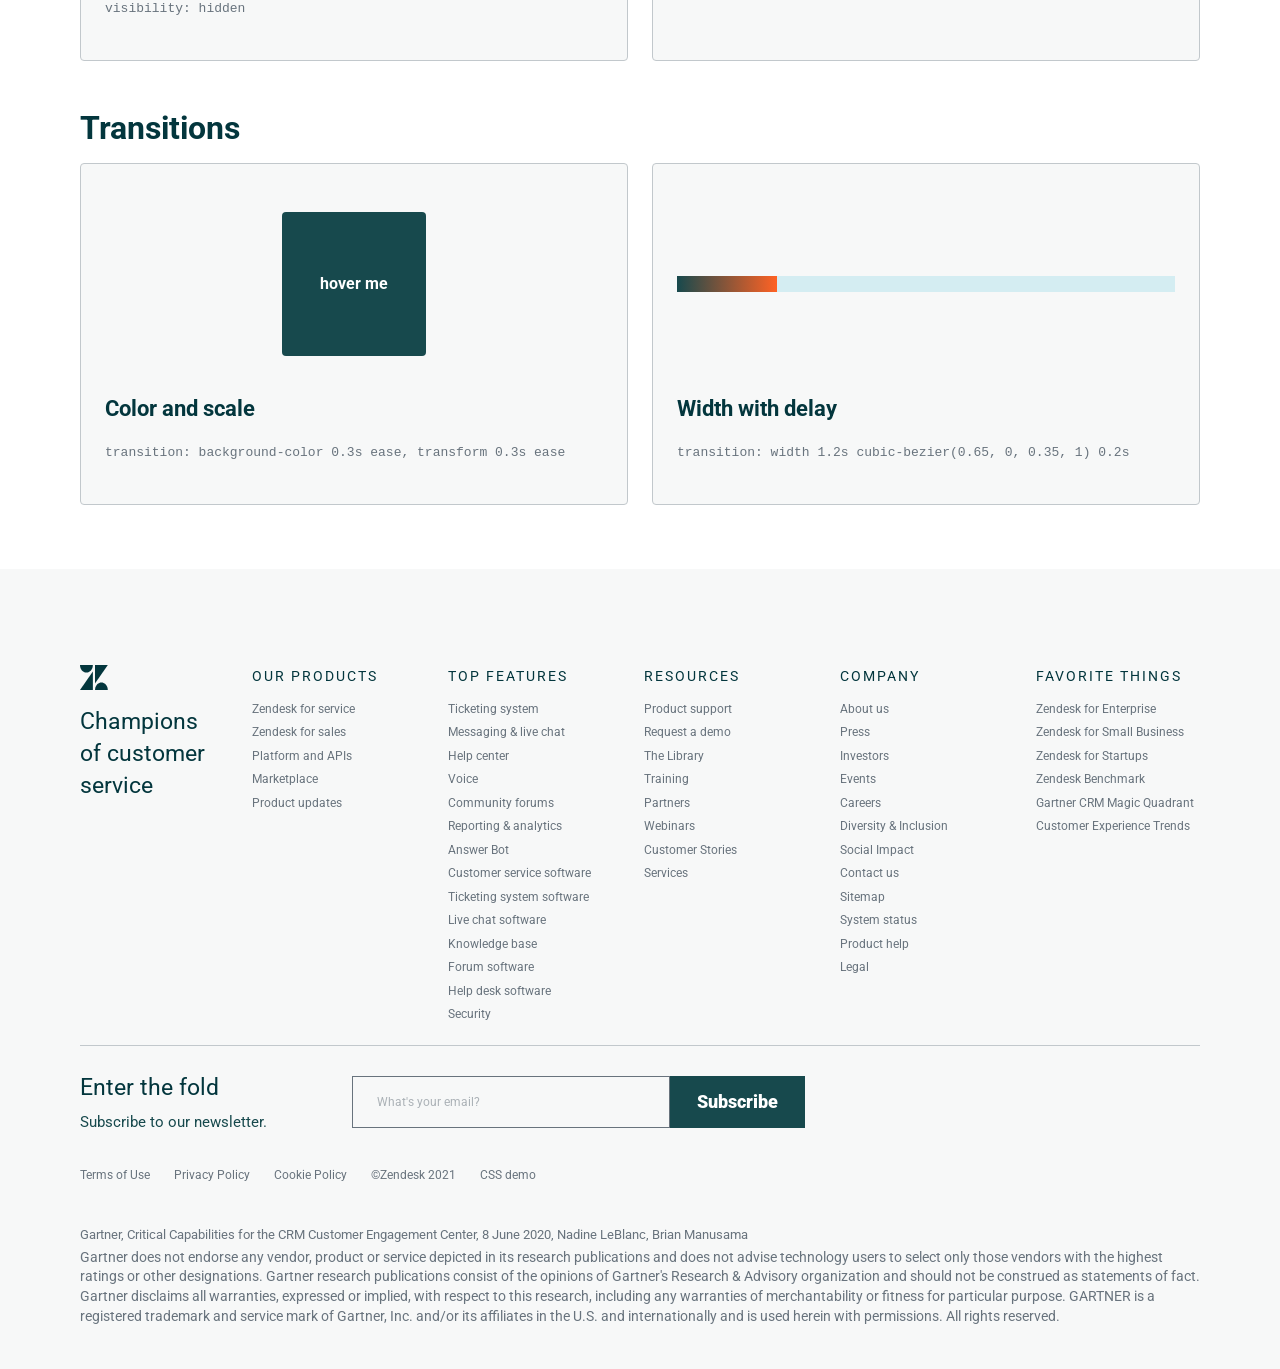
==== commit 0fdc235e: "Landing refined to match the Figma mockup Co-Authored-By: Claude Opus 5.5 <noreply@anthropic.com> Cl" ====
--- a/demo.html
+++ b/demo.html
@@ -7,7 +7,7 @@
   <title>CSS demo — Zendesk</title>
   <link rel="preconnect" href="https://fonts.googleapis.com">
   <link rel="preconnect" href="https://fonts.gstatic.com" crossorigin>
-  <link href="https://fonts.googleapis.com/css2?family=Roboto:wght@400;500;700;900&amp;display=swap" rel="stylesheet">
+  <link href="https://fonts.googleapis.com/css2?family=Roboto:wght@300;400;500;700;900&amp;display=swap" rel="stylesheet">
   <link rel="stylesheet" href="css/normalize.css">
   <link rel="stylesheet" href="css/style.css">
 </head>
@@ -22,7 +22,7 @@
     </p>
 
     <nav aria-label="Основная навигация">
-      <a href="index.html" class="logo">Zendesk</a>
+      <a href="index.html" class="logo"><img src="images_new/logo.svg" alt="Zendesk" width="75" height="65"></a>
       <ul>
         <li><a href="index.html#messaging">Products</a></li>
         <li><a href="index.html#cta-trial">Pricing</a></li>
@@ -127,97 +127,107 @@
   </main>
 
   <footer>
-    <nav aria-label="Футер">
-      <div class="footer-column">
-        <h2>Our Products</h2>
-        <ul>
-          <li><a href="#">Zendesk for service</a></li>
-          <li><a href="#">Zendesk for sales</a></li>
-          <li><a href="#">Platform and APIs</a></li>
-          <li><a href="#">Marketplace</a></li>
-          <li><a href="#">Product updates</a></li>
-        </ul>
-      </div>
-
-      <div class="footer-column">
-        <h2>Top Features</h2>
-        <ul>
-          <li><a href="#">Ticketing system</a></li>
-          <li><a href="#">Messaging &amp; live chat</a></li>
-          <li><a href="#">Reporting &amp; analytics</a></li>
-          <li><a href="#">Voice</a></li>
-          <li><a href="#">Help center</a></li>
-          <li><a href="#">Community forums</a></li>
-          <li><a href="#">Customer service software</a></li>
-          <li><a href="#">Ticketing system software</a></li>
-          <li><a href="#">Live chat software</a></li>
-          <li><a href="#">Knowledge base</a></li>
-          <li><a href="#">Forum software</a></li>
-          <li><a href="#">Help desk software</a></li>
-          <li><a href="#">Security</a></li>
-        </ul>
-      </div>
-
-      <div class="footer-column">
-        <h2>Resources</h2>
-        <ul>
-          <li><a href="#">Product support</a></li>
-          <li><a href="form.html">Request a demo</a></li>
-          <li><a href="#">The Library</a></li>
-          <li><a href="#">Training</a></li>
-          <li><a href="#">Partners</a></li>
-          <li><a href="#">Webinars</a></li>
-          <li><a href="#">Customer Stories</a></li>
-          <li><a href="#">Services</a></li>
-        </ul>
-      </div>
-
-      <div class="footer-column">
-        <h2>Company</h2>
-        <ul>
-          <li><a href="#">About us</a></li>
-          <li><a href="#">Press</a></li>
-          <li><a href="#">Investors</a></li>
-          <li><a href="#">Events</a></li>
-          <li><a href="#">Careers</a></li>
-          <li><a href="#">Diversity &amp; Inclusion</a></li>
-          <li><a href="#">Social Impact</a></li>
-          <li><a href="mailto:hello@example.com">Contact us</a></li>
-          <li><a href="#">Sitemap</a></li>
-          <li><a href="#">System status</a></li>
-          <li><a href="#">Product help</a></li>
-          <li><a href="#">Legal</a></li>
-        </ul>
-      </div>
-
-      <div class="footer-column">
-        <h2>Favorite Things</h2>
-        <ul>
-          <li><a href="#">Zendesk for Enterprise</a></li>
-          <li><a href="#">Zendesk for Small Business</a></li>
-          <li><a href="#">Zendesk for Startups</a></li>
-          <li><a href="#">Zendesk Benchmark</a></li>
-          <li><a href="#">Gartner CRM Magic Quadrant</a></li>
-          <li><a href="#">Customer Experience Trends</a></li>
-        </ul>
-      </div>
-    </nav>
+    <div class="footer-top">
+      <div class="footer-brand">
+        <img src="images_new/logo.svg" alt="" width="28" height="24">
+        <p>Champions of customer service</p>
+      </div>
+
+      <nav aria-label="Футер">
+        <div class="footer-column">
+          <h2>Our Products</h2>
+          <ul>
+            <li><a href="#">Zendesk for service</a></li>
+            <li><a href="#">Zendesk for sales</a></li>
+            <li><a href="#">Platform and APIs</a></li>
+            <li><a href="#">Marketplace</a></li>
+            <li><a href="#">Product updates</a></li>
+          </ul>
+        </div>
+
+        <div class="footer-column">
+          <h2>Top Features</h2>
+          <ul>
+            <li><a href="#">Ticketing system</a></li>
+            <li><a href="#">Messaging &amp; live chat</a></li>
+            <li><a href="#">Help center</a></li>
+            <li><a href="#">Voice</a></li>
+            <li><a href="#">Community forums</a></li>
+            <li><a href="#">Reporting &amp; analytics</a></li>
+            <li><a href="#">Answer Bot</a></li>
+            <li><a href="#">Customer service software</a></li>
+            <li><a href="#">Ticketing system software</a></li>
+            <li><a href="#">Live chat software</a></li>
+            <li><a href="#">Knowledge base</a></li>
+            <li><a href="#">Forum software</a></li>
+            <li><a href="#">Help desk software</a></li>
+            <li><a href="#">Security</a></li>
+          </ul>
+        </div>
+
+        <div class="footer-column">
+          <h2>Resources</h2>
+          <ul>
+            <li><a href="#">Product support</a></li>
+            <li><a href="form.html">Request a demo</a></li>
+            <li><a href="#">The Library</a></li>
+            <li><a href="#">Training</a></li>
+            <li><a href="#">Partners</a></li>
+            <li><a href="#">Webinars</a></li>
+            <li><a href="#">Customer Stories</a></li>
+            <li><a href="#">Services</a></li>
+          </ul>
+        </div>
+
+        <div class="footer-column">
+          <h2>Company</h2>
+          <ul>
+            <li><a href="#">About us</a></li>
+            <li><a href="#">Press</a></li>
+            <li><a href="#">Investors</a></li>
+            <li><a href="#">Events</a></li>
+            <li><a href="#">Careers</a></li>
+            <li><a href="#">Diversity &amp; Inclusion</a></li>
+            <li><a href="#">Social Impact</a></li>
+            <li><a href="mailto:hello@example.com">Contact us</a></li>
+            <li><a href="#">Sitemap</a></li>
+            <li><a href="#">System status</a></li>
+            <li><a href="#">Product help</a></li>
+            <li><a href="#">Legal</a></li>
+          </ul>
+        </div>
+
+        <div class="footer-column">
+          <h2>Favorite Things</h2>
+          <ul>
+            <li><a href="#">Zendesk for Enterprise</a></li>
+            <li><a href="#">Zendesk for Small Business</a></li>
+            <li><a href="#">Zendesk for Startups</a></li>
+            <li><a href="#">Zendesk Benchmark</a></li>
+            <li><a href="#">Gartner CRM Magic Quadrant</a></li>
+            <li><a href="#">Customer Experience Trends</a></li>
+          </ul>
+        </div>
+      </nav>
+    </div>
 
     <hr>
 
     <form action="https://httpbin.org/get" method="get">
-      <h2>Enter the fold</h2>
-      <p>Subscribe to our newsletter.</p>
-      <label for="newsletter-email">Your email</label>
+      <div class="newsletter-text">
+        <h2>Enter the fold</h2>
+        <p>Subscribe to our newsletter.</p>
+      </div>
+      <label for="newsletter-email" class="visually-hidden">Your email</label>
       <input type="email" id="newsletter-email" name="email" placeholder="What's your email?" required>
       <button type="submit">Subscribe</button>
     </form>
 
     <p class="legal-links">
-      <span>©Zendesk 2021</span>
       <a href="#">Terms of Use</a>
       <a href="#">Privacy Policy</a>
       <a href="#">Cookie Policy</a>
+      <span>©Zendesk 2021</span>
       <a href="demo.html">CSS demo</a>
     </p>
 
--- a/css/style.css
+++ b/css/style.css
@@ -14,6 +14,7 @@
  *        (::selection, ::placeholder, ::before, ::after).
  * Lab 9: backgrounds, gradients, shadows, transitions, transforms,
  *        animations (loader card, demo.html).
+ * AI branch: landing refined to match the Figma mockup.
  */
 
 :root {
@@ -29,8 +30,9 @@
   --color-white: white;
   --color-line-light: rgba(255, 255, 255, 0.2);
   --color-text-muted: hsla(180, 8%, 97%, 0.7);
+  --shadow-soft: 0 8px 24px rgba(104, 115, 125, 0.15);
   --radius-sm: 4px;
-  --radius-lg: 1.625rem;
+  --radius-lg: 0rem;
   --content-width: 70rem;
   --gutter: 1.5rem;
 }
@@ -123,7 +125,6 @@
 }
 
 img {
-  border-radius: var(--radius-sm);
   height: auto;
   max-width: 100%;
 }
@@ -149,7 +150,7 @@
   padding-left: 1.25rem;
 }
 
-/* Buttons
+/* Buttons and links
    ========================================================================== */
 
 .button {
@@ -158,9 +159,10 @@
   border-radius: var(--radius-lg);
   color: var(--color-white);
   display: inline-block;
-  font-weight: 700;
-  min-width: 10rem;
-  padding: 0.875rem 1.75rem;
+  font-size: 1.125rem;
+  font-weight: 500;
+  line-height: 1.5rem;
+  padding: 0.75rem 1.75rem;
   text-align: center;
   text-decoration: none;
   transition: opacity 0.2s ease, transform 0.2s ease, box-shadow 0.2s ease;
@@ -187,15 +189,46 @@
   color: var(--color-primary);
 }
 
-#hero .button-primary,
-#cta-trial .button-primary {
+#hero .button-primary {
   background-color: var(--color-accent);
   border-color: var(--color-accent);
 }
 
 #hero .button-secondary {
-  border-color: var(--color-white);
-  color: var(--color-white);
+  border-color: var(--color-accent);
+  color: var(--color-accent);
+}
+
+/* ссылка с толстой линией снизу, как в макете */
+.link-underline {
+  border-bottom: 2px solid currentColor;
+  color: var(--color-primary);
+  display: inline-block;
+  font-size: 1.125rem;
+  line-height: 1.5;
+  padding-bottom: 0.125rem;
+}
+
+.link-underline:hover,
+.link-underline:focus-visible {
+  border-bottom-color: var(--color-accent);
+  text-decoration: none;
+}
+
+.links {
+  display: flex;
+  flex-wrap: wrap;
+  gap: 1rem 1.5rem;
+}
+
+/* текст для скринридеров, на экране не виден */
+.visually-hidden {
+  clip-path: inset(50%);
+  height: 1px;
+  overflow: hidden;
+  position: absolute;
+  white-space: nowrap;
+  width: 1px;
 }
 
 /* Header
@@ -203,49 +236,46 @@
 
 header {
   background-color: var(--color-white);
-  border-bottom: 1px solid var(--color-border);
+  box-shadow: 0 8px 24px rgba(0, 0, 0, 0.13);
   position: sticky;
   top: 0;
   z-index: 100;
 }
 
 .utility-bar {
-  background-color: var(--color-bg-light);
-  color: var(--color-text);
-  display: flex;
-  flex-wrap: wrap;
-  font-size: 0.8125rem;
-  gap: 1rem;
+  display: flex;
+  flex-wrap: wrap;
+  font-size: 0.75rem;
+  gap: 1.5rem;
   justify-content: flex-end;
   margin: 0;
-  padding: 0.5rem max(var(--gutter), calc((100% - var(--content-width)) / 2));
-}
-
-.utility-bar a {
-  color: var(--color-text);
+  padding: 0.5rem max(var(--gutter), calc((100% - var(--content-width)) / 2)) 0;
+}
+
+.utility-bar a,
+.utility-bar span {
+  color: var(--color-primary);
 }
 
 header nav {
   align-items: center;
   display: flex;
   flex-wrap: wrap;
-  gap: 1rem;
-  justify-content: space-between;
-  margin: 0 auto;
-  max-width: var(--content-width);
-  min-height: 4.5rem;
-  padding: 1rem var(--gutter);
+  gap: 1rem 3rem;
+  padding: 0.25rem max(var(--gutter), calc((100% - var(--content-width)) / 2)) 1rem;
 }
 
 header nav ul {
   display: flex;
-  gap: 1.5rem;
+  flex-wrap: wrap;
+  gap: 0.5rem 3rem;
   list-style: none;
-  margin: 0;
+  margin: 0 0 0 auto;
   padding: 0;
 }
 
 header nav ul a {
+  color: var(--color-heading);
   display: inline-block;
   position: relative;
 }
@@ -272,10 +302,14 @@
   transform: scaleX(1);
 }
 
+header nav .button {
+  font-size: 1rem;
+  padding: 0.5625rem 2rem;
+}
+
 .logo {
-  color: var(--color-primary);
-  font-size: 1.25rem;
-  font-weight: 900;
+  display: block;
+  line-height: 0;
 }
 
 /* Sections: width of the content
@@ -291,17 +325,71 @@
    ========================================================================== */
 
 #hero {
+  align-items: center;
   background-color: var(--color-primary);
-  background-image: radial-gradient(circle at 50% 120%, hsla(32, 98%, 83%, 0.25), transparent 60%);
-  min-height: 70vh;
-  padding-bottom: 4rem;
+  column-gap: 3rem;
+  display: flex;
+  flex-wrap: wrap;
+  justify-content: space-between;
+  min-height: 35.375rem;
+  padding-bottom: 5rem;
   padding-top: 4rem;
-  text-align: center;
-}
-
+  position: relative;
+}
+
+#hero h1 {
+  flex: 1 1 28rem;
+  font-size: 4.8125rem;
+  line-height: 1.27;
+  margin: 0;
+}
+
+.hero-pink {
+  color: hsl(328, 35%, 73%);
+}
+
+.hero-green {
+  color: #00a656;
+}
+
+.hero-blue {
+  color: #30aabc;
+}
+
+.hero-underline {
+  text-decoration: underline;
+  text-decoration-color: var(--color-white);
+  text-decoration-thickness: 4px;
+  text-underline-offset: 0.2em;
+}
+
+.hero-text {
+  flex: 0 1 26rem;
+  font-size: 1.25rem;
+  line-height: 1.75rem;
+}
+
+.hero-text .actions {
+  margin-top: 2.5rem;
+}
+
+#hero .actions {
+  justify-content: flex-start;
+}
+
+/* значок «Super new» заходит на следующую секцию */
 #hero figure {
-  margin: 2rem auto 0;
-  max-width: 20rem;
+  bottom: -6.6875rem;
+  left: max(var(--gutter), calc(50% - 39.5rem));
+  margin: 0;
+  position: absolute;
+  width: 10.375rem;
+  z-index: 2;
+}
+
+#hero figure img {
+  display: block;
+  width: 100%;
 }
 
 #hero h1,
@@ -309,12 +397,6 @@
   color: var(--color-white);
 }
 
-#hero p {
-  margin-left: auto;
-  margin-right: auto;
-  max-width: 60ch;
-}
-
 .actions {
   display: flex;
   flex-wrap: wrap;
@@ -330,50 +412,85 @@
   background-color: var(--color-bg-peach);
   display: flex;
   flex-wrap: wrap;
-  gap: 4rem;
-  padding-bottom: 4rem;
-  padding-top: 4rem;
+  gap: 2rem 4rem;
+  min-height: 25.1875rem;
+  padding-bottom: 1.25rem;
+  padding-top: 2.25rem;
 }
 
 #messaging figure {
-  flex: 1 1 22.5rem;
+  flex: 0 1 33rem;
   margin: 0;
-  max-width: 40rem;
-  min-height: 25rem;
   position: relative;
 }
 
+/* фото справа снизу, окно чата поверх него слева */
 #messaging figure > :first-child {
-  margin-top: 3.75rem;
-  width: 75%;
+  margin: 3.1875rem 0 1.875rem 11.75%;
 }
 
 #messaging figure > :last-child {
+  left: 0;
   position: absolute;
-  right: 0;
   top: 0;
-  width: 38%;
+  width: 59.85%;
   z-index: 1;
 }
 
 .messaging-text {
   flex: 1 1 20rem;
+  max-width: 27rem;
+}
+
+.messaging-text h2 {
+  font-size: 1.9375rem;
+  margin-bottom: 1.5rem;
+}
+
+.messaging-text p {
+  color: var(--color-primary);
+  line-height: 1.5;
+}
+
+.messaging-text .links {
+  margin-top: 2.5rem;
+}
+
+.messaging-text .link-underline {
+  font-weight: 700;
 }
 
 /* Conversations
    ========================================================================== */
 
 #conversations {
-  background-color: var(--color-bg-light);
   padding-bottom: 4rem;
-  padding-top: 4rem;
+  padding-top: 4.75rem;
+}
+
+#conversations > h2 {
+  font-size: 3rem;
+  line-height: 1.1667;
+  margin: 0 auto 1.5rem;
+  max-width: 36rem;
+  text-align: center;
+}
+
+#conversations > p {
+  color: var(--color-primary);
+  font-size: 1.25rem;
+  line-height: 1.4;
+  margin: 0 auto 2.5rem;
+  max-width: 38rem;
+  text-align: center;
 }
 
 #conversations nav ul {
   display: flex;
-  gap: 1rem;
+  gap: 3.375rem;
+  justify-content: center;
   list-style: none;
-  margin: 0 0 1.5rem;
+  margin: 0 0 4.5rem;
   padding: 0;
 }
 
@@ -381,12 +498,16 @@
   border-bottom: 2px solid transparent;
   color: var(--color-text);
   display: inline-block;
-  padding: 0.5rem 0;
+  font-size: 0.9375rem;
+  letter-spacing: 2px;
+  padding: 0 0.6875rem 0.25rem;
+  text-transform: uppercase;
 }
 
 #conversations nav a[aria-current='page'] {
   border-bottom-color: var(--color-primary);
   color: var(--color-heading);
+  font-size: 1rem;
   font-weight: 700;
 }
 
@@ -394,71 +515,96 @@
   align-items: flex-start;
   display: flex;
   flex-wrap: wrap;
-  gap: 2rem;
+  gap: 3rem;
   justify-content: space-between;
 }
 
 .conversations-text {
   flex: 1 1 20rem;
-  max-width: 27.5rem;
-}
-
-#conversations figure {
-  background-color: var(--color-white);
-  border: 1px solid var(--color-border);
-  border-radius: var(--radius-sm);
+  max-width: 23rem;
+}
+
+.conversations-text h3 {
+  font-size: 2rem;
+  line-height: 1.25;
+  margin-bottom: 1.5rem;
+}
+
+.conversations-text > p {
+  color: var(--color-primary);
+  font-weight: 300;
+  line-height: 1.5;
+  margin-bottom: 2rem;
+}
+
+/* цитата клиента: серая линия слева */
+.conversations-text figure {
+  border-left: 2px solid var(--color-border);
+  margin: 4rem 0 0 1.875rem;
+  padding-left: 1.875rem;
+}
+
+.conversations-text figure img {
+  display: block;
+}
+
+blockquote {
+  color: var(--color-primary);
+  font-weight: 300;
+  line-height: 1.5;
+  margin: 1.25rem 0 0.75rem;
+}
+
+.conversations-text figcaption {
+  color: var(--color-primary);
+  font-size: 0.875rem;
+  line-height: 1.3;
+}
+
+.conversations-text figcaption strong {
+  display: block;
+  font-size: 0.9375rem;
+  font-weight: 400;
+  margin-bottom: 0.25rem;
+}
+
+.conversations-content > figure {
+  flex: 0 1 39rem;
   margin: 0;
-  padding: 1.5rem;
-}
-
-.conversations-content > figure {
-  flex: 1 1 25rem;
-  min-height: 35rem;
+  padding-bottom: 8.125rem;
   position: relative;
 }
 
 .conversations-content > figure > :first-child {
-  width: 70%;
+  margin-left: 16.2%;
 }
 
 .conversations-content > figure > :last-child {
-  bottom: 1.5rem;
-  box-shadow: 0 8px 24px rgba(3, 54, 61, 0.2);
+  left: 0;
   position: absolute;
-  right: 1.5rem;
-  width: 50%;
+  top: 48%;
+  width: 65.4%;
   z-index: 2;
 }
 
-blockquote {
-  border-left: 4px solid var(--color-primary);
-  color: var(--color-primary);
-  margin: 0 0 1rem;
-  padding-left: 1rem;
-}
-
 /* Customize banner
    ========================================================================== */
 
 #customize {
-  background-color: var(--color-heading);
-  color: var(--color-white);
-  min-height: 26.25rem;
+  align-items: center;
+  display: flex;
+  justify-content: flex-end;
+  min-height: 40rem;
   overflow: hidden;
-  padding-bottom: 6rem;
-  padding-top: 6rem;
+  padding-bottom: 7rem;
+  padding-top: 7rem;
   position: relative;
-  text-align: center;
 }
 
 #customize figure {
-  height: 100%;
-  left: 0;
+  inset: 0;
   margin: 0;
-  opacity: 0.15;
   position: absolute;
-  top: 0;
-  width: 100%;
   z-index: 0;
 }
 
@@ -467,28 +613,40 @@
 }
 
 #customize figure img {
-  border-radius: 0;
   height: 100%;
   object-fit: cover;
   object-position: center;
   width: 100%;
 }
 
-#customize h2,
-#customize p {
+.customize-card {
+  background-color: var(--color-white);
+  box-shadow: 0 24px 36px rgba(104, 115, 125, 0.15);
+  max-width: 39rem;
+  padding: 3.5rem 4rem;
   position: relative;
   z-index: 1;
 }
 
-#customize h2,
-#customize a {
-  color: var(--color-white);
-}
-
-#customize p:not(:last-child) {
-  margin-left: auto;
-  margin-right: auto;
-  max-width: 45rem;
+.customize-card h2 {
+  font-size: 3rem;
+  font-weight: 400;
+  line-height: 1.1667;
+  margin-bottom: 1.5rem;
+}
+
+.customize-card p {
+  color: var(--color-primary);
+  font-size: 0.9375rem;
+  line-height: 1.6;
+}
+
+.customize-card .links {
+  margin: 2rem 0 0;
+}
+
+.customize-card .link-underline {
+  font-size: 1rem;
 }
 
 /* Highlight cards
@@ -498,20 +656,32 @@
   display: flex;
   flex-wrap: wrap;
   gap: 1.5rem;
-  padding-bottom: 4rem;
+  padding-bottom: 2.5rem;
   padding-top: 4rem;
 }
 
 #highlights article {
   background-color: var(--color-bg-light);
-  border: 1px solid var(--color-border);
-  border-radius: var(--radius-sm);
-  display: flex;
-  flex: 1 1 15rem;
+  border-bottom: 2px solid var(--color-accent);
+  display: flex;
+  flex: 0 1 calc((100% - 3rem) / 3);
   flex-direction: column;
-  min-height: 15rem;
+  min-height: 21rem;
   padding: 1.5rem;
   transition: transform 0.25s ease, box-shadow 0.25s ease;
+}
+
+/* у каждой карточки своя цветная линия снизу */
+#highlights article:nth-child(1) {
+  border-bottom-color: #7d3d54;
+}
+
+#highlights article:nth-child(2) {
+  border-bottom-color: #3d8dae;
+}
+
+#highlights article:nth-child(3) {
+  border-bottom-color: #c38f00;
 }
 
 #highlights article:hover {
@@ -519,14 +689,26 @@
   transform: translateY(-0.25rem);
 }
 
+#highlights h3 {
+  font-size: 1.5rem;
+  line-height: 1.33;
+}
+
+#highlights article p:not(.eyebrow) {
+  color: var(--color-primary);
+  line-height: 1.5;
+}
+
 #highlights article a {
   align-self: flex-start;
+  font-size: 1rem;
   margin-top: auto;
 }
 
 .eyebrow {
-  color: var(--color-primary);
-  font-weight: 700;
+  color: var(--color-heading);
+  font-size: 0.875rem;
+  font-weight: 500;
   letter-spacing: 2px;
   text-transform: uppercase;
 }
@@ -535,100 +717,177 @@
    ========================================================================== */
 
 #award {
+  padding-bottom: 4rem;
+}
+
+.award-box {
   background-color: var(--color-bg-blue);
-  padding-bottom: 2rem;
-  padding-top: 2rem;
+  box-shadow: var(--shadow-soft);
+  min-height: 12.25rem;
+  padding: 3rem 1.5rem;
   text-align: center;
 }
 
+.award-box p {
+  color: var(--color-heading);
+  font-size: 2rem;
+  font-weight: 700;
+  line-height: 1.25;
+  margin: 0 0 1.5rem;
+}
+
+.award-box img {
+  display: block;
+  margin: 0 auto;
+}
+
 /* Customers
    ========================================================================== */
 
 #customers {
+  align-items: center;
+  background-color: var(--color-bg-light);
+  display: flex;
+  flex-wrap: wrap;
+  gap: 3rem;
+  justify-content: space-between;
   padding-bottom: 4rem;
   padding-top: 4rem;
-  text-align: center;
-}
-
+}
+
+.customers-text {
+  flex: 1 1 22rem;
+  max-width: 28.625rem;
+}
+
+.customers-text h2 {
+  font-size: 2.9375rem;
+  max-width: 25rem;
+  line-height: 1.19;
+  margin-bottom: 1.25rem;
+}
+
+.customers-text > p {
+  color: var(--color-primary);
+  font-size: 1.25rem;
+}
+
+.customer-logos {
+  align-items: center;
+  display: flex;
+  flex-wrap: wrap;
+  list-style: none;
+  margin: 2.5rem 0 3.5rem;
+  padding: 0;
+  row-gap: 3rem;
+}
+
+.customer-logos li {
+  flex: 0 0 33.333%;
+}
+
+.customer-logos img {
+  display: block;
+}
+
+/* коллаж из трёх фото: координаты в процентах, как во фрейме макета */
 .customer-photos {
-  display: flex;
-  flex-wrap: wrap;
-  align-items: flex-end;
-  gap: 1rem;
-  justify-content: center;
+  aspect-ratio: 533 / 584;
+  flex: 0 1 33.3125rem;
+  list-style: none;
+  margin: 0;
+  padding: 0;
+  position: relative;
+}
+
+.customer-photos li {
+  position: absolute;
+}
+
+.customer-photos li:nth-child(1) {
+  left: 59.5%;
+  top: 3.9%;
+  width: 29.8%;
+  z-index: 3;
+}
+
+.customer-photos li:nth-child(2) {
+  left: 6.6%;
+  top: 14.2%;
+  width: 59.5%;
+  z-index: 2;
+}
+
+.customer-photos li:nth-child(3) {
+  left: 49.7%;
+  top: 41.3%;
+  width: 49.3%;
+  z-index: 1;
+}
+
+.customer-photos figure {
+  margin: 0;
+}
+
+.customer-photos img {
+  display: block;
+  width: 100%;
+}
+
+/* Blog list
+   ========================================================================== */
+
+#blog {
+  display: flex;
+  flex-wrap: wrap;
+  gap: 2rem 3rem;
+  margin-top: 4rem;
+  padding-bottom: 5rem;
+  padding-top: 5rem;
+  position: relative;
+}
+
+/* серая линия над блоком, по ширине контента */
+#blog::before {
+  background-color: var(--color-border);
+  content: "";
+  height: 2px;
+  left: max(var(--gutter), calc((100% - var(--content-width)) / 2));
+  position: absolute;
+  right: max(var(--gutter), calc((100% - var(--content-width)) / 2));
+  top: 0;
+}
+
+#blog h2 {
+  flex: 0 1 18rem;
+  line-height: 1.25;
+}
+
+#blog ol {
+  column-gap: 3rem;
+  columns: 2 16rem;
+  flex: 1 1 30rem;
   list-style: none;
   padding: 0;
 }
 
-.customer-photos figure {
-  margin: 0;
-}
-
-.customer-photos img {
-  border-radius: var(--radius-sm);
-  height: 16.25rem;
-  object-fit: cover;
-  object-position: center top;
-  width: 12.5rem;
-}
-
-.customer-photos figcaption {
-  font-size: 0.875rem;
-  margin-top: 0.5rem;
-}
-
-.award-icon {
-  fill: var(--color-accent);
-  margin-right: 0.5rem;
-  vertical-align: -0.3em;
-}
-
-/* Blog list
-   ========================================================================== */
-
-#blog {
-  background-color: var(--color-bg-light);
-  padding-bottom: 4rem;
-  padding-top: 4rem;
-}
-
-#blog ol {
-  column-gap: 3rem;
-  counter-reset: post;
-  display: flex;
-  flex-wrap: wrap;
-  list-style: none;
-  padding: 0;
-}
-
 #blog li {
-  border-bottom: 1px solid var(--color-border);
-  counter-increment: post;
-  flex: 1 1 calc(50% - 1.5rem);
-  min-width: 17.5rem;
-  padding: 0.75rem 1rem;
-}
-
-#blog li::before {
-  content: counter(post, decimal-leading-zero);
-  font-weight: 700;
-  margin-right: 0.75rem;
-}
-
-#blog li:nth-child(odd) {
-  background-color: var(--color-white);
-}
-
-#blog li:nth-child(odd)::before {
-  color: var(--color-accent);
-}
-
-#blog li:nth-child(even) {
-  background-color: hsla(189, 52%, 89%, 0.5);
-}
-
-#blog li:nth-child(even)::before {
+  break-inside: avoid;
+  margin-bottom: 1.25rem;
+}
+
+#blog a {
   color: var(--color-primary);
+  font-size: 1.125rem;
+  line-height: 1.5;
+  text-decoration: underline;
+  text-decoration-thickness: 2px;
+  text-underline-offset: 0.3em;
+}
+
+#blog a:hover,
+#blog a:focus-visible {
+  text-decoration-color: var(--color-accent);
 }
 
 /* CTA
@@ -636,42 +895,73 @@
 
 #cta-trial {
   background-color: var(--color-bg-blue);
-  background-image: url("../images/hero-illustration.svg");
-  background-position: right 5% center;
-  background-repeat: no-repeat;
-  background-size: auto 80%;
-  padding-bottom: 4rem;
-  padding-top: 4rem;
+  padding-bottom: 8rem;
+  padding-top: 8rem;
   text-align: center;
 }
 
+#cta-trial h2 {
+  font-size: 2.9375rem;
+  font-weight: 400;
+  line-height: 1.19;
+  margin-bottom: 2.5rem;
+}
+
+#cta-trial .button {
+  font-weight: 900;
+}
+
 /* Footer
    ========================================================================== */
 
 footer {
-  background-color: var(--color-heading);
-  color: var(--color-bg-light);
-  padding: 3rem max(var(--gutter), calc((100% - var(--content-width)) / 2));
+  background-color: var(--color-bg-light);
+  color: var(--color-text);
+  padding: 6rem max(var(--gutter), calc((100% - var(--content-width)) / 2)) 2.5rem;
+}
+
+.footer-top {
+  display: flex;
+  flex-wrap: wrap;
+  gap: 2rem;
+}
+
+.footer-brand {
+  flex: 0 1 8.75rem;
+}
+
+.footer-brand img {
+  display: block;
+  margin-bottom: 1rem;
+}
+
+.footer-brand p {
+  color: var(--color-heading);
+  font-size: 1.4375rem;
+  line-height: 1.4;
+}
+
+footer nav {
+  display: flex;
+  flex: 1 1 40rem;
+  flex-wrap: wrap;
+  gap: 2rem;
+  justify-content: space-between;
 }
 
 .footer-column {
-  min-width: 10rem;
+  flex: 1 1 8rem;
 }
 
 footer h2,
 footer h3 {
-  color: var(--color-white);
-}
-
-footer h2 {
-  font-size: 1.375rem;
-}
-
-footer nav {
-  display: flex;
-  flex-wrap: wrap;
-  gap: 2rem;
-  justify-content: space-between;
+  color: var(--color-heading);
+  font-size: 0.875rem;
+  font-weight: 400;
+  letter-spacing: 2px;
+  line-height: 1.6;
+  margin-bottom: 0.75rem;
+  text-transform: uppercase;
 }
 
 .footer-column ul {
@@ -681,71 +971,95 @@
 }
 
 .footer-column li {
-  margin-bottom: 0.5rem;
+  font-size: 0.75rem;
+  line-height: 1.625;
+  margin-bottom: 0.25rem;
 }
 
 .footer-column a {
-  color: var(--color-bg-light);
+  color: var(--color-text);
+}
+
+footer hr {
+  margin: 1rem 0 0;
 }
 
 footer form {
   align-items: center;
-  border-top: 1px solid var(--color-line-light);
-  display: flex;
-  flex-wrap: wrap;
-  gap: 0.75rem;
-  margin-top: 2rem;
-  padding-top: 2rem;
-}
-
-footer form h3,
-footer form p,
-footer label {
-  flex-basis: 100%;
+  display: flex;
+  flex-wrap: wrap;
+  gap: 1rem 0;
+  padding: 1.5rem 0 1rem;
+}
+
+.newsletter-text {
+  flex: 0 1 17rem;
+}
+
+footer form h2,
+footer form h3 {
+  font-size: 1.4375rem;
+  letter-spacing: 0;
+  margin: 0 0 0.25rem;
+  text-transform: none;
+}
+
+footer form p {
+  color: var(--color-primary);
+  font-size: 0.9375rem;
   margin: 0;
 }
 
 footer input[type='email'] {
-  background-color: var(--color-white);
-  border: 1px solid var(--color-border);
-  border-radius: var(--radius-sm);
-  flex: 1 1 15rem;
-  max-width: 20rem;
-  padding: 0.75rem;
+  background-color: var(--color-bg-light);
+  border: 1px solid var(--color-text);
+  border-radius: 0;
+  flex: 0 1 19.875rem;
+  font: inherit;
+  font-size: 0.75rem;
+  height: 3.25rem;
+  padding: 0 1.5rem;
+}
+
+footer input::placeholder {
+  color: rgba(104, 115, 125, 0.53);
 }
 
 footer button {
-  transition: opacity 0.2s ease, transform 0.2s ease;
-  background-color: var(--color-accent);
-  border: 0;
+  background-color: var(--color-primary);
+  border: 2px solid var(--color-primary);
   border-radius: var(--radius-lg);
   color: var(--color-white);
   cursor: pointer;
-  font-weight: 700;
-  padding: 0.75rem 1.5rem;
+  flex: 0 0 8.4375rem;
+  font: inherit;
+  font-size: 1.125rem;
+  font-weight: 900;
+  height: 3.25rem;
+  transition: opacity 0.2s ease, transform 0.2s ease;
 }
 
 .legal-links {
-  border-top: 1px solid var(--color-line-light);
-  display: flex;
-  flex-wrap: wrap;
-  gap: 1rem;
-  margin-top: 2rem;
-  padding-top: 1.5rem;
+  display: flex;
+  flex-wrap: wrap;
+  font-size: 0.75rem;
+  gap: 0.5rem 1.5rem;
+  margin: 1rem 0 2.5rem;
 }
 
 .legal-links a {
-  color: var(--color-bg-light);
-}
-
-.legal-links span {
-  margin-left: auto;
-  order: 1;
+  color: var(--color-text);
 }
 
 .disclaimer {
-  color: var(--color-text-muted);
-  font-size: 0.75rem;
+  color: var(--color-text);
+  font-size: 0.8125rem;
+  line-height: 1.4;
+  margin-bottom: 0.25rem;
+}
+
+.disclaimer + .disclaimer {
+  font-size: 0.875rem;
 }
 
 /* Sign-up page (form.html)
@@ -867,8 +1181,7 @@
 /* Form states (Lab 8)
    ========================================================================== */
 
-.field input::placeholder,
-footer input::placeholder {
+.field input::placeholder {
   color: hsl(206, 7%, 62%);
   font-style: italic;
 }
@@ -1145,6 +1458,34 @@
   width: 100%;
 }
 
+/* Narrow screens
+   ========================================================================== */
+
+@media (max-width: 50rem) {
+  #hero h1 {
+    font-size: 3rem;
+  }
+
+  #hero figure {
+    width: 6rem;
+  }
+
+  #conversations > h2,
+  .customize-card h2,
+  .customers-text h2,
+  #cta-trial h2 {
+    font-size: 2rem;
+  }
+
+  .customize-card {
+    padding: 2rem;
+  }
+
+  #highlights article {
+    flex-basis: 100%;
+  }
+}
+
 /* Reduced motion
    ========================================================================== */
 
